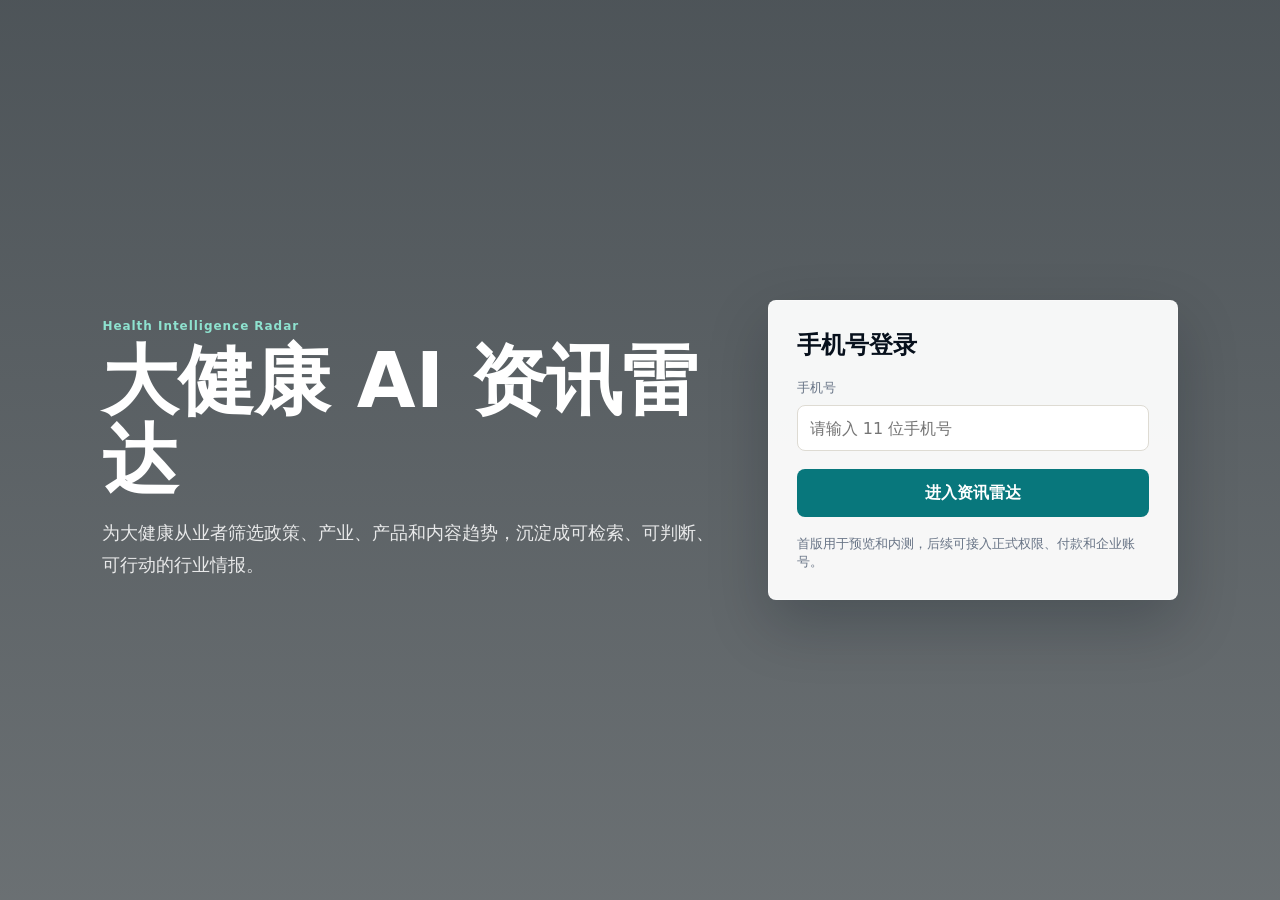
==== index.html @ 782512b3 "Refine daily brief layout and source links" ====
<!doctype html>
<html lang="zh-CN">
  <head>
    <meta charset="UTF-8" />
    <meta name="viewport" content="width=device-width, initial-scale=1.0" />
    <title>大健康 AI 资讯雷达 | 大健康智媒体平台</title>
    <link rel="stylesheet" href="styles.css?v=20260701-health1" />
  </head>
  <body>
    <section id="loginView" class="login-view">
      <div class="login-copy">
        <p>Health Intelligence Radar</p>
        <h1>大健康 AI 资讯雷达</h1>
        <span>为大健康从业者筛选政策、产业、产品和内容趋势，沉淀成可检索、可判断、可行动的行业情报。</span>
      </div>
      <form id="loginForm" class="login-card">
        <strong>手机号登录</strong>
        <label>
          <span>手机号</span>
          <input id="loginPhone" type="tel" inputmode="numeric" autocomplete="tel" placeholder="请输入 11 位手机号" required />
        </label>
        <button type="submit">进入资讯雷达</button>
        <small id="loginMessage">首版用于预览和内测，后续可接入正式权限、付款和企业账号。</small>
      </form>
    </section>

    <main id="appShell" class="radar-shell is-hidden">
      <header class="radar-hero">
        <div class="brand-lockup">
          <div class="brand-mark" aria-hidden="true">
            <span></span>
          </div>
          <div>
            <p>HEALTH INTELLIGENCE RADAR</p>
            <h1>大健康 AI 资讯雷达</h1>
          </div>
        </div>
        <div class="status-stack">
          <span>更新时间</span>
          <strong id="updatedAt">06/30 08:03</strong>
          <em id="sourceStatus">20/20 源正常</em>
          <button type="button" id="agentButton">接入 Agent</button>
        </div>
      </header>

      <section class="summary-strip" aria-label="每日简报概览">
        <strong>每日简报：</strong>
        <span>信号 <b id="totalCount">0</b> 条</span>
        <span>高优 <b id="priorityCount">84</b> 条</span>
        <span>精选 <b id="selectedCount">20</b> 条</span>
        <span>源 <b id="healthySourceCount">20/20正常</b></span>
      </section>

      <nav id="categoryTabs" class="category-tabs" aria-label="资讯分类"></nav>

      <section class="radar-note">
        <span id="radarSubtitle">每日简报 · 大健康直销行业信号 · 按可信度和可追溯性排序</span>
      </section>

      <section class="search-row">
        <input id="searchInput" type="search" placeholder="搜索标题 / 来源 / 标签" />
        <span id="resultMeta">行业信号 · 0 条</span>
      </section>

      <section class="filter-bar">
        <button type="button" id="filterButton"><span>+</span> 高级筛选</button>
        <span id="filterMeta">679 条结果 · 20/20 源正常</span>
      </section>

      <section class="signals-panel">
        <div class="panel-head">
          <div>
            <p>DAILY BRIEF</p>
            <h2>每日简报</h2>
            <span id="briefDate">2026/07/01</span>
          </div>
          <div class="view-toggle" role="group" aria-label="切换视图">
            <button type="button" class="is-active" data-view="hot">当前热点 <b>10</b></button>
            <button type="button" data-view="timeline">时间线 <b>20</b></button>
          </div>
        </div>
        <div id="signalGrid" class="signal-grid"></div>
      </section>

      <section class="timeline-panel">
        <div class="panel-head compact">
          <div>
            <p>GROWTH INTELLIGENCE INTERFACE</p>
            <h2>后续功能接口</h2>
          </div>
          <span>已预留，不影响首版上线</span>
        </div>
        <div id="interfaceGrid" class="interface-grid"></div>
      </section>
    </main>

    <div id="agentDrawer" class="drawer" aria-hidden="true">
      <button id="drawerBackdrop" class="drawer-backdrop" type="button" aria-label="关闭"></button>
      <aside class="drawer-panel" role="dialog" aria-modal="true" aria-labelledby="drawerTitle">
        <button id="drawerClose" class="drawer-close" type="button" aria-label="关闭">×</button>
        <p>AGENT INTERFACES</p>
        <h2 id="drawerTitle">已为后续功能留好接口</h2>
        <div class="interface-list">
          <article>
            <strong>行业资讯同步</strong>
            <span>GET /api/health/signals · POST /api/health/sync</span>
          </article>
          <article>
            <strong>日报生成</strong>
            <span>POST /api/radar/daily-report</span>
          </article>
          <article>
            <strong>Agent 处理</strong>
            <span>POST /api/agents/run</span>
          </article>
          <article>
            <strong>登录权限</strong>
            <span>POST /api/auth/phone-login</span>
          </article>
        </div>
      </aside>
    </div>

    <div id="detailDrawer" class="detail-view is-hidden" aria-hidden="true">
      <div class="detail-shell">
        <button id="detailClose" class="detail-back" type="button">返回简报</button>
        <p id="detailBreadcrumb" class="detail-breadcrumb">每日简报</p>
        <h1 id="detailTitle"></h1>
        <div id="detailMeta" class="detail-meta"></div>
        <div id="detailHero" class="detail-hero" aria-hidden="true"></div>
        <section class="detail-summary">
          <span>概要介绍</span>
          <p id="detailSummary"></p>
        </section>
        <section class="detail-section">
          <h2>为什么重要</h2>
          <p id="detailWhy"></p>
        </section>
        <a id="detailSource" class="detail-source" href="#" target="_blank" rel="noreferrer">查看原文</a>
      </div>
    </div>

    <script src="app.js?v=20260701-brief2"></script>
  </body>
</html>
---- styles.css ----
:root {
  color-scheme: light;
  --bg: #f6f5f1;
  --panel: #ffffff;
  --panel-soft: #fbfaf7;
  --ink: #07101c;
  --muted: #687486;
  --line: #dedbd3;
  --teal: #08777c;
  --teal-dark: #075f64;
  --green: #079760;
  --blue: #2563eb;
  --amber: #a86a00;
  --red: #c2414b;
  --shadow: 0 16px 34px rgba(27, 32, 39, 0.06);
}

* {
  box-sizing: border-box;
}

html {
  scroll-behavior: smooth;
}

body {
  margin: 0;
  min-width: 320px;
  background: var(--bg);
  color: var(--ink);
  font-family:
    Inter, "PingFang SC", "Microsoft YaHei", system-ui, -apple-system, BlinkMacSystemFont,
    "Segoe UI", sans-serif;
}

button,
input {
  font: inherit;
}

button {
  cursor: pointer;
}

.is-hidden {
  display: none !important;
}

.login-view {
  display: grid;
  grid-template-columns: minmax(0, 1fr) 410px;
  gap: 52px;
  align-items: center;
  min-height: 100vh;
  padding: 7vh 8vw;
  background:
    linear-gradient(rgba(6, 16, 24, 0.7), rgba(6, 16, 24, 0.58)),
    url("https://images.unsplash.com/photo-1581090464777-f3220bbe1b8b?auto=format&fit=crop&w=1800&q=82")
      center/cover;
  color: #fff;
}

.login-copy {
  max-width: 720px;
}

.login-copy p,
.radar-hero p,
.panel-head p,
.drawer-panel > p {
  margin: 0 0 8px;
  color: var(--teal);
  font-size: 12px;
  font-weight: 900;
  letter-spacing: 0.08em;
}

.login-copy p {
  color: #8ee2cf;
}

.login-copy h1 {
  margin: 0 0 18px;
  font-size: clamp(42px, 6vw, 76px);
  line-height: 1.04;
  letter-spacing: 0;
}

.login-copy span {
  display: block;
  max-width: 630px;
  color: rgba(255, 255, 255, 0.86);
  font-size: 18px;
  line-height: 1.8;
}

.login-card {
  display: grid;
  gap: 18px;
  border: 1px solid rgba(255, 255, 255, 0.28);
  border-radius: 8px;
  padding: 28px;
  background: rgba(255, 255, 255, 0.95);
  color: var(--ink);
  box-shadow: 0 24px 60px rgba(5, 12, 24, 0.22);
}

.login-card strong {
  font-size: 24px;
}

.login-card label,
.login-card label span {
  display: grid;
  gap: 8px;
}

.login-card label span,
.login-card small {
  color: var(--muted);
  font-size: 13px;
}

.login-card input,
.search-row input {
  width: 100%;
  border: 1px solid var(--line);
  border-radius: 8px;
  background: #fff;
  color: var(--ink);
  outline: 0;
}

.login-card input {
  min-height: 46px;
  padding: 0 12px;
}

.login-card input:focus,
.search-row input:focus {
  border-color: var(--teal);
  box-shadow: 0 0 0 3px rgba(8, 119, 124, 0.12);
}

.login-card button {
  min-height: 48px;
  border: 0;
  border-radius: 8px;
  background: var(--teal);
  color: #fff;
  font-weight: 900;
}

.login-card small.error {
  color: var(--red);
  font-weight: 800;
}

.radar-shell {
  width: min(100%, 1480px);
  margin: 0 auto;
  padding: clamp(18px, 3vw, 32px) clamp(14px, 4vw, 72px) 56px;
}

.radar-hero {
  display: grid;
  grid-template-columns: minmax(0, 1fr) auto;
  align-items: flex-start;
  gap: 28px;
  margin-bottom: clamp(18px, 4vw, 58px);
}

.brand-lockup {
  display: flex;
  align-items: center;
  gap: 18px;
}

.brand-mark {
  position: relative;
  display: grid;
  place-items: center;
  width: 60px;
  height: 60px;
  border: 1px solid #ccd7d9;
  border-radius: 8px;
  background:
    radial-gradient(circle at 50% 50%, transparent 0 9px, #0a0f19 10px 12px, transparent 13px),
    repeating-radial-gradient(circle at 50% 50%, #efb9a8 0 3px, transparent 4px 12px);
}

.brand-mark span {
  width: 34px;
  height: 3px;
  border-radius: 999px;
  background: var(--ink);
  transform: rotate(-38deg);
}

.brand-lockup h1 {
  margin: 0;
  font-size: clamp(42px, 5vw, 64px);
  line-height: 1;
  letter-spacing: 0;
}

.status-stack {
  display: grid;
  justify-items: end;
  gap: 10px;
  min-width: 150px;
}

.status-stack span {
  color: #4b5563;
  font-size: 14px;
}

.status-stack strong {
  font-size: 16px;
}

.status-stack em,
.status-stack button {
  border: 1px solid #b9d8d6;
  border-radius: 999px;
  padding: 8px 13px;
  background: #eef8f3;
  color: var(--teal);
  font-style: normal;
  font-weight: 900;
}

.status-stack button {
  background: #f7fbfb;
}

.summary-strip,
.category-tabs,
.search-row,
.filter-bar,
.signals-panel,
.timeline-panel {
  border: 1px solid var(--line);
  border-radius: 8px;
  background: rgba(255, 255, 255, 0.74);
}

.summary-strip {
  display: grid;
  grid-template-columns: auto repeat(4, max-content);
  gap: 18px 24px;
  align-items: center;
  min-height: 54px;
  padding: 12px 18px;
  box-shadow: var(--shadow);
}

.summary-strip strong,
.summary-strip span {
  font-size: 18px;
}

.summary-strip b {
  font-size: 24px;
}

.category-tabs {
  display: flex;
  flex-wrap: nowrap;
  gap: 10px;
  margin-top: 26px;
  overflow-x: auto;
  padding: 6px;
  -webkit-overflow-scrolling: touch;
  scrollbar-width: none;
}

.category-tabs::-webkit-scrollbar {
  display: none;
}

.category-tabs button {
  display: flex;
  flex: 0 0 auto;
  align-items: center;
  gap: 10px;
  min-height: 44px;
  border: 0;
  border-radius: 8px;
  padding: 0 16px;
  background: transparent;
  color: #3f4856;
  font-weight: 760;
}

.category-tabs button b {
  color: var(--teal);
  font-size: 12px;
}

.category-tabs button.is-active {
  background: var(--teal);
  color: #fff;
}

.category-tabs button.is-active b {
  border-radius: 999px;
  padding: 3px 8px;
  background: #fff;
}

.radar-note {
  margin: 14px 4px 18px;
  color: #4f5967;
  font-size: 15px;
}

.search-row {
  display: grid;
  grid-template-columns: 1fr auto;
  gap: 14px;
  align-items: center;
  padding: 0;
  background: transparent;
  border: 0;
}

.search-row input {
  min-height: 54px;
  padding: 0 16px;
  font-size: 16px;
}

.search-row span {
  color: #5b6472;
  white-space: nowrap;
}

.filter-bar {
  display: flex;
  align-items: center;
  justify-content: space-between;
  gap: 14px;
  margin-top: 14px;
  padding: 12px 18px;
}

.filter-bar button {
  display: flex;
  align-items: center;
  gap: 8px;
  border: 0;
  background: transparent;
  color: #313a46;
  font-weight: 900;
}

.filter-bar button span {
  display: grid;
  place-items: center;
  width: 24px;
  height: 24px;
  border: 1px solid var(--line);
  border-radius: 999px;
  background: #fff;
}

.filter-bar > span {
  color: #586474;
  font-size: 14px;
}

.signals-panel,
.timeline-panel {
  margin-top: 22px;
  overflow: hidden;
  background: var(--panel);
}

.panel-head {
  display: flex;
  align-items: center;
  justify-content: space-between;
  gap: 18px;
  border-bottom: 1px solid var(--line);
  padding: 24px;
}

.panel-head.compact {
  padding-bottom: 18px;
}

.panel-head h2 {
  margin: 0;
  font-size: 28px;
  line-height: 1.15;
}

.panel-head h2 + span {
  display: block;
  margin-top: 6px;
  color: var(--muted);
  font-size: 14px;
  font-weight: 800;
}

.panel-head > span {
  color: var(--muted);
}

.view-toggle {
  display: flex;
  overflow: hidden;
  border: 1px solid var(--line);
  border-radius: 8px;
  background: #fff;
}

.view-toggle button {
  min-height: 42px;
  border: 0;
  padding: 0 16px;
  background: transparent;
  color: #596271;
  font-weight: 800;
}

.view-toggle button.is-active {
  background: var(--teal);
  color: #fff;
}

.signal-grid {
  display: grid;
  grid-template-columns: 1fr;
  gap: 22px;
  padding: 22px 24px 26px;
}

.brief-group {
  border: 1px solid var(--line);
  border-radius: 8px;
  padding: 20px 22px;
  background: #fff;
  box-shadow: 0 8px 20px rgba(27, 32, 39, 0.04);
}

.brief-group-head {
  margin-bottom: 20px;
}

.brief-group-head h3 {
  margin: 0 0 6px;
  font-size: 22px;
  line-height: 1.2;
}

.brief-group-head span {
  color: var(--muted);
  font-size: 14px;
}

.brief-list {
  display: grid;
  gap: 18px;
}

.signal-card {
  display: grid;
  grid-template-columns: 34px 106px minmax(0, 1fr) auto;
  gap: 14px 16px;
  align-items: start;
  border: 0;
  border-radius: 8px;
  padding: 0;
  background: #fff;
  box-shadow: none;
}

.signal-card:hover {
  box-shadow: none;
}

.brief-rank {
  padding-top: 7px;
  color: #5d6877;
  font-family: ui-monospace, SFMono-Regular, Consolas, monospace;
  font-size: 13px;
}

.brief-thumb {
  display: grid;
  place-items: center;
  width: 106px;
  height: 60px;
  border-radius: 6px;
  background: #d9e9e1;
  color: #111827;
  font-size: 30px;
  font-weight: 900;
}

.tone-industry {
  background: #d8e8df;
}

.tone-product {
  background: #d9e7ed;
}

.tone-research {
  background: #dfd7ea;
}

.tone-media {
  background: #ead6dc;
}

.tone-community {
  background: #e6e1cf;
}

.brief-copy {
  min-width: 0;
}

.brief-title {
  display: block;
  width: 100%;
  border: 0;
  padding: 0;
  background: transparent;
  color: var(--ink);
  font-size: 17px;
  font-weight: 900;
  line-height: 1.35;
  text-align: left;
}

.brief-title:hover {
  color: var(--teal);
}

.signal-meta {
  display: flex;
  flex-wrap: wrap;
  gap: 8px;
  align-items: center;
}

.signal-meta span,
.signal-meta small,
.signal-meta em {
  border-radius: 999px;
  padding: 4px 9px;
  background: #f0f5f5;
  color: #5b6472;
  font-size: 12px;
  font-style: normal;
  font-weight: 850;
}

.signal-meta span {
  background: #e8f6f7;
  color: var(--teal);
}

.signal-meta em.priority-a {
  background: #fff2dc;
  color: var(--amber);
}

.signal-meta em.priority-b {
  background: #eaf2ff;
  color: var(--blue);
}

.signal-meta em.priority-c {
  background: #edf8f1;
  color: var(--green);
}

.signal-card h3 {
  margin: 0;
  font-size: clamp(20px, 2vw, 30px);
  line-height: 1.26;
  letter-spacing: 0;
}

.signal-card p {
  margin: 6px 0 8px;
  color: #566273;
  font-size: 15px;
  line-height: 1.55;
}

.why-box {
  border-left: 3px solid #9bcbd0;
  padding-left: 12px;
}

.why-box strong {
  display: block;
  margin-bottom: 5px;
  font-size: 13px;
}

.signal-tags {
  display: flex;
  flex-wrap: wrap;
  gap: 8px;
}

.signal-tags span {
  border-radius: 999px;
  padding: 5px 9px;
  background: #f3f2ee;
  color: #536070;
  font-size: 12px;
  font-weight: 760;
}

.signal-card a {
  width: fit-content;
  color: var(--teal);
  font-size: 14px;
  font-weight: 900;
  text-decoration: none;
  white-space: nowrap;
}

.source-unavailable {
  width: fit-content;
  color: var(--muted);
  font-size: 14px;
  font-weight: 900;
}

.brief-action {
  padding-top: 7px;
}

.detail-view {
  position: fixed;
  inset: 0;
  z-index: 30;
  overflow: auto;
  background: var(--bg);
}

.detail-shell {
  width: min(100%, 820px);
  margin: 0 auto;
  padding: 28px 24px 72px;
}

.detail-back {
  border: 1px solid var(--line);
  border-radius: 8px;
  padding: 9px 14px;
  background: #fff;
  color: var(--ink);
  font-weight: 900;
}

.detail-breadcrumb {
  margin: 28px 0 12px;
  color: var(--muted);
  font-size: 14px;
}

.detail-shell h1 {
  margin: 0 0 14px;
  font-size: clamp(32px, 5vw, 46px);
  line-height: 1.16;
  letter-spacing: 0;
}

.detail-meta {
  display: flex;
  flex-wrap: wrap;
  gap: 8px;
  margin-bottom: 22px;
}

.detail-meta span {
  border-radius: 999px;
  padding: 5px 10px;
  background: #fff;
  color: #4f5967;
  font-size: 13px;
  font-weight: 850;
}

.detail-hero {
  display: grid;
  place-items: center;
  height: clamp(160px, 28vw, 230px);
  border-radius: 8px;
  color: rgba(7, 16, 28, 0.72);
  font-size: 78px;
  font-weight: 900;
}

.detail-summary,
.detail-section {
  margin-top: 22px;
  border: 1px solid var(--line);
  border-radius: 8px;
  padding: 22px 24px;
  background: #fff;
}

.detail-summary span {
  display: block;
  margin-bottom: 10px;
  color: var(--muted);
  font-size: 14px;
  font-weight: 900;
}

.detail-summary p,
.detail-section p {
  margin: 0;
  color: #1f2937;
  font-size: 17px;
  line-height: 1.9;
}

.detail-section h2 {
  margin: 0 0 12px;
  font-size: 24px;
}

.detail-source {
  display: inline-flex;
  align-items: center;
  justify-content: center;
  min-height: 44px;
  margin-top: 22px;
  border-radius: 8px;
  padding: 0 18px;
  background: var(--teal);
  color: #fff;
  font-weight: 900;
  text-decoration: none;
}

.interface-grid {
  display: grid;
  grid-template-columns: repeat(auto-fit, minmax(min(100%, 230px), 1fr));
  gap: 14px;
  padding: 18px 24px 24px;
}

.interface-card {
  min-height: 136px;
  border: 1px solid var(--line);
  border-radius: 8px;
  padding: 16px;
  background: var(--panel-soft);
}

.interface-card strong,
.interface-card span,
.interface-card small {
  display: block;
}

.interface-card strong {
  margin-bottom: 8px;
  font-size: 16px;
}

.interface-card span {
  color: var(--teal);
  font-size: 13px;
  font-weight: 850;
}

.interface-card small {
  margin-top: 10px;
  color: var(--muted);
  line-height: 1.6;
}

.drawer {
  position: fixed;
  inset: 0;
  z-index: 20;
  display: none;
}

.drawer.is-open {
  display: block;
}

.drawer-backdrop {
  position: absolute;
  inset: 0;
  border: 0;
  background: rgba(15, 23, 42, 0.32);
}

.drawer-panel {
  position: absolute;
  top: 0;
  right: 0;
  width: min(560px, 100vw);
  height: 100%;
  overflow: auto;
  border-left: 1px solid var(--line);
  padding: 30px;
  background: #fff;
  box-shadow: -20px 0 60px rgba(15, 23, 42, 0.16);
}

.drawer-close {
  position: absolute;
  top: 16px;
  right: 16px;
  width: 36px;
  height: 36px;
  border: 1px solid var(--line);
  border-radius: 8px;
  background: #fff;
  color: var(--ink);
  font-size: 24px;
}

.drawer-panel h2 {
  margin: 0 44px 20px 0;
  font-size: 30px;
}

.interface-list {
  display: grid;
  gap: 12px;
}

.interface-list article {
  border: 1px solid var(--line);
  border-radius: 8px;
  padding: 14px;
  background: var(--panel-soft);
}

.interface-list strong,
.interface-list span {
  display: block;
}

.interface-list span {
  margin-top: 6px;
  color: var(--muted);
  font-size: 13px;
}

@media (max-width: 1100px) {
  .login-view {
    grid-template-columns: 1fr;
  }

  .summary-strip {
    grid-template-columns: repeat(2, minmax(0, 1fr));
  }

  .summary-strip strong {
    grid-column: 1 / -1;
  }
}

@media (max-width: 860px) {
  .radar-hero {
    grid-template-columns: 1fr;
    gap: 16px;
  }

  .status-stack {
    display: flex;
    flex-wrap: wrap;
    align-items: center;
    justify-items: start;
    gap: 8px;
  }

  .status-stack span {
    width: 100%;
  }

  .search-row {
    grid-template-columns: 1fr;
  }

  .panel-head {
    align-items: stretch;
    flex-direction: column;
  }

  .view-toggle {
    width: 100%;
  }

  .view-toggle button {
    flex: 1 1 0;
  }
}

@media (max-width: 640px) {
  .radar-shell {
    padding: 18px 14px 40px;
  }

  .radar-hero {
    margin-bottom: 14px;
  }

  .brand-lockup {
    align-items: flex-start;
    gap: 12px;
  }

  .brand-mark {
    width: 48px;
    height: 48px;
  }

  .brand-lockup h1 {
    font-size: 42px;
  }

  .summary-strip {
    grid-template-columns: repeat(2, minmax(0, 1fr));
    gap: 8px 14px;
    min-height: auto;
    padding: 12px;
  }

  .summary-strip strong,
  .summary-strip span {
    font-size: 15px;
  }

  .summary-strip b {
    font-size: 22px;
  }

  .category-tabs {
    gap: 8px;
    margin-top: 14px;
    padding: 6px;
  }

  .category-tabs button {
    flex: 0 0 auto;
    min-height: 40px;
    padding: 0 14px;
  }

  .radar-note {
    margin: 10px 2px 12px;
    font-size: 13px;
  }

  .search-row input {
    min-height: 46px;
  }

  .filter-bar {
    align-items: stretch;
    flex-direction: column;
    margin-top: 10px;
    padding: 10px 12px;
  }

  .view-toggle button {
    justify-content: space-between;
  }

  .signals-panel,
  .timeline-panel {
    margin-top: 14px;
  }

  .panel-head {
    gap: 12px;
    padding: 16px;
  }

  .panel-head h2 {
    font-size: 24px;
  }

  .signal-grid {
    gap: 12px;
    padding: 12px;
  }

  .signal-card {
    grid-template-columns: 28px 72px minmax(0, 1fr);
    gap: 10px;
  }

  .brief-thumb {
    width: 72px;
    height: 48px;
    font-size: 24px;
  }

  .brief-action {
    grid-column: 3;
    padding-top: 0;
  }

  .signal-card h3 {
    font-size: 21px;
  }

  .signal-card p {
    font-size: 14px;
    line-height: 1.62;
  }
}

@media (max-width: 380px) {
  .brand-mark {
    width: 42px;
    height: 42px;
  }

  .brand-lockup h1 {
    font-size: 36px;
  }

  .summary-strip {
    grid-template-columns: 1fr;
  }

  .panel-head h2 {
    font-size: 22px;
  }

  .signal-card {
    grid-template-columns: 26px minmax(0, 1fr);
  }

  .brief-thumb {
    display: none;
  }

  .brief-action {
    grid-column: 2;
  }
}
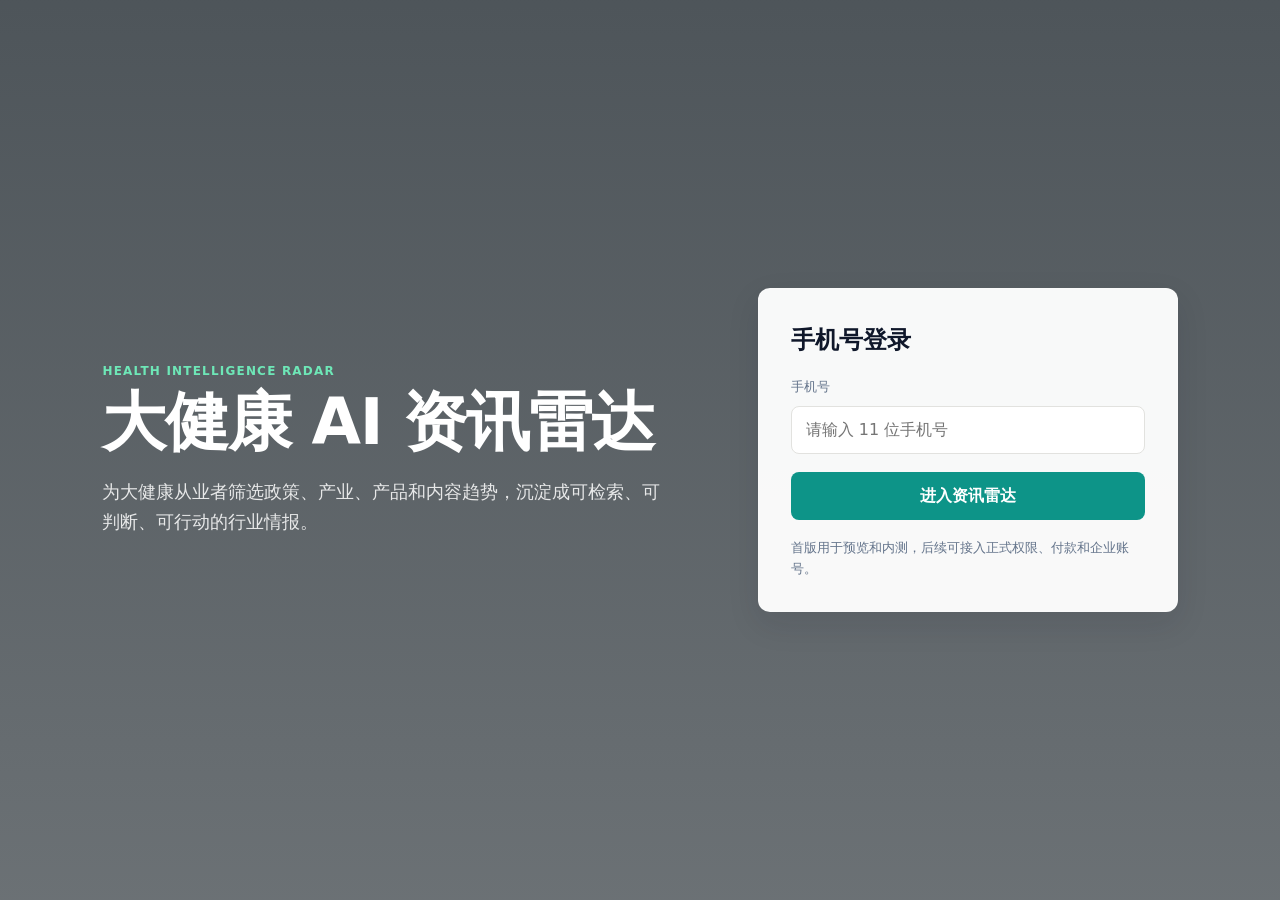
==== commit b0022388: "Apply redesign 2.0 static layout" ====
--- a/index.html
+++ b/index.html
@@ -4,12 +4,17 @@
     <meta charset="UTF-8" />
     <meta name="viewport" content="width=device-width, initial-scale=1.0" />
     <title>大健康 AI 资讯雷达 | 大健康智媒体平台</title>
-    <link rel="stylesheet" href="styles.css?v=20260701-health1" />
+    <meta name="description" content="为大健康从业者筛选政策、产业、产品和内容趋势，沉淀成可检索、可判断、可行动的行业情报。" />
+    <meta property="og:title" content="大健康 AI 资讯雷达 | 每日简报" />
+    <meta property="og:description" content="今日精选大健康行业核心动态，含政策监管、企业动向、科研进展与健康素材。" />
+    <meta property="og:type" content="website" />
+    <link rel="stylesheet" href="styles.css?v=20260703-v2" />
   </head>
   <body>
+    <!-- 登录页 -->
     <section id="loginView" class="login-view">
       <div class="login-copy">
-        <p>Health Intelligence Radar</p>
+        <p>HEALTH INTELLIGENCE RADAR</p>
         <h1>大健康 AI 资讯雷达</h1>
         <span>为大健康从业者筛选政策、产业、产品和内容趋势，沉淀成可检索、可判断、可行动的行业情报。</span>
       </div>
@@ -24,11 +29,16 @@
       </form>
     </section>
 
+    <!-- 主应用 -->
     <main id="appShell" class="radar-shell is-hidden">
+      <!-- 顶部导航 -->
       <header class="radar-hero">
         <div class="brand-lockup">
           <div class="brand-mark" aria-hidden="true">
-            <span></span>
+            <svg viewBox="0 0 32 32" width="32" height="32" fill="none" xmlns="http://www.w3.org/2000/svg">
+              <circle cx="16" cy="16" r="12" stroke="currentColor" stroke-width="2" />
+              <path d="M8 16h16M16 8v16" stroke="currentColor" stroke-width="2" stroke-linecap="round" />
+            </svg>
           </div>
           <div>
             <p>HEALTH INTELLIGENCE RADAR</p>
@@ -36,110 +46,186 @@
           </div>
         </div>
         <div class="status-stack">
-          <span>更新时间</span>
-          <strong id="updatedAt">06/30 08:03</strong>
-          <em id="sourceStatus">20/20 源正常</em>
-          <button type="button" id="agentButton">接入 Agent</button>
+          <div class="status-item">
+            <span>更新时间</span>
+            <strong id="updatedAt">--/-- --:--</strong>
+          </div>
+          <button type="button" id="agentButton" class="agent-trigger" title="后续 Agent 能力入口">接入 Agent</button>
         </div>
       </header>
 
+      <!-- 每日简报概览 -->
       <section class="summary-strip" aria-label="每日简报概览">
-        <strong>每日简报：</strong>
-        <span>信号 <b id="totalCount">0</b> 条</span>
-        <span>高优 <b id="priorityCount">84</b> 条</span>
-        <span>精选 <b id="selectedCount">20</b> 条</span>
-        <span>源 <b id="healthySourceCount">20/20正常</b></span>
+        <div class="summary-title">
+          <strong>每日简报</strong>
+          <span id="briefDate">----/--/--</span>
+        </div>
+        <div class="summary-stats">
+          <div class="stat-card">
+            <b id="totalCount">0</b>
+            <span>今日信号</span>
+          </div>
+          <div class="stat-card is-priority">
+            <b id="priorityCount">0</b>
+            <span>高优先级</span>
+          </div>
+          <div class="stat-card">
+            <b id="selectedCount">0</b>
+            <span>精选收录</span>
+          </div>
+        </div>
       </section>
 
-      <nav id="categoryTabs" class="category-tabs" aria-label="资讯分类"></nav>
-
-      <section class="radar-note">
-        <span id="radarSubtitle">每日简报 · 大健康直销行业信号 · 按可信度和可追溯性排序</span>
-      </section>
-
-      <section class="search-row">
-        <input id="searchInput" type="search" placeholder="搜索标题 / 来源 / 标签" />
-        <span id="resultMeta">行业信号 · 0 条</span>
-      </section>
-
-      <section class="filter-bar">
-        <button type="button" id="filterButton"><span>+</span> 高级筛选</button>
-        <span id="filterMeta">679 条结果 · 20/20 源正常</span>
-      </section>
-
-      <section class="signals-panel">
-        <div class="panel-head">
-          <div>
-            <p>DAILY BRIEF</p>
-            <h2>每日简报</h2>
-            <span id="briefDate">2026/07/01</span>
-          </div>
-          <div class="view-toggle" role="group" aria-label="切换视图">
-            <button type="button" class="is-active" data-view="hot">当前热点 <b>10</b></button>
-            <button type="button" data-view="timeline">时间线 <b>20</b></button>
-          </div>
-        </div>
-        <div id="signalGrid" class="signal-grid"></div>
-      </section>
-
-      <section class="timeline-panel">
-        <div class="panel-head compact">
-          <div>
-            <p>GROWTH INTELLIGENCE INTERFACE</p>
-            <h2>后续功能接口</h2>
-          </div>
-          <span>已预留，不影响首版上线</span>
-        </div>
-        <div id="interfaceGrid" class="interface-grid"></div>
-      </section>
+      <div class="brief-workspace">
+        <!-- 左侧归档导航 -->
+        <aside class="archive-navigator" aria-label="每日简报归档">
+          <div class="archive-search">
+            <input id="archiveSearchInput" type="search" placeholder="搜索内容..." />
+          </div>
+          <div class="calendar-card">
+            <div class="calendar-head">
+              <button id="calendarPrev" type="button" aria-label="上个月">‹</button>
+              <strong id="calendarMonthLabel">2026 年 7 月</strong>
+              <button id="calendarNext" type="button" aria-label="下个月">›</button>
+            </div>
+            <div class="calendar-weekdays" aria-hidden="true">
+              <span>一</span><span>二</span><span>三</span><span>四</span><span>五</span><span>六</span><span>日</span>
+            </div>
+            <div id="calendarGrid" class="calendar-grid"></div>
+          </div>
+          <div class="month-briefs">
+            <h2>本月各期</h2>
+            <div id="monthBriefList"></div>
+          </div>
+        </aside>
+
+        <!-- 主内容区 -->
+        <div class="brief-content">
+          <!-- 分类标签 -->
+          <nav id="categoryTabs" class="category-tabs" aria-label="资讯分类"></nav>
+
+          <!-- 搜索与筛选 -->
+          <section class="search-row">
+            <input id="searchInput" type="search" placeholder="搜索标题 / 来源 / 标签" />
+            <span id="resultMeta">行业信号 · 0 条</span>
+          </section>
+
+          <!-- 简报内容 -->
+          <section class="signals-panel">
+            <div class="panel-head">
+              <div>
+                <p>DAILY BRIEF</p>
+                <h2 id="panelTitle">今日简报</h2>
+                <span id="panelSubtitle">按可信度和可追溯性排序</span>
+              </div>
+              <div class="view-toggle" role="group" aria-label="切换视图">
+                <button type="button" class="is-active" data-view="hot">当前热点</button>
+                <button type="button" data-view="timeline">时间线</button>
+              </div>
+            </div>
+            <div id="signalGrid" class="signal-grid"></div>
+          </section>
+
+          <!-- 近期归档入口 -->
+          <section class="archive-panel">
+            <div class="panel-head compact">
+              <div>
+                <p>ARCHIVE</p>
+                <h2>近期简报</h2>
+              </div>
+              <a href="#" id="viewAllArchive" class="text-link">查看全部</a>
+            </div>
+            <div id="recentBriefs" class="recent-briefs"></div>
+          </section>
+        </div>
+      </div>
     </main>
 
+    <!-- Agent 抽屉 -->
     <div id="agentDrawer" class="drawer" aria-hidden="true">
       <button id="drawerBackdrop" class="drawer-backdrop" type="button" aria-label="关闭"></button>
       <aside class="drawer-panel" role="dialog" aria-modal="true" aria-labelledby="drawerTitle">
         <button id="drawerClose" class="drawer-close" type="button" aria-label="关闭">×</button>
         <p>AGENT INTERFACES</p>
-        <h2 id="drawerTitle">已为后续功能留好接口</h2>
+        <h2 id="drawerTitle">后续功能接口</h2>
         <div class="interface-list">
           <article>
             <strong>行业资讯同步</strong>
-            <span>GET /api/health/signals · POST /api/health/sync</span>
+            <span>GET /api/health/signals</span>
+            <small>从行业来源读取政策、产业、产品、渠道和内容趋势。</small>
           </article>
           <article>
             <strong>日报生成</strong>
             <span>POST /api/radar/daily-report</span>
+            <small>把今日重点信号整理成管理层日报、运营日报和选题清单。</small>
           </article>
           <article>
             <strong>Agent 处理</strong>
             <span>POST /api/agents/run</span>
+            <small>保留给合规审核、选题生成、摘要改写、来源引用等能力。</small>
           </article>
           <article>
             <strong>登录权限</strong>
             <span>POST /api/auth/phone-login</span>
+            <small>沿用手机号登录，后续可接企业账号、付款状态和权限组。</small>
           </article>
         </div>
       </aside>
     </div>
 
+    <!-- 详情页 -->
     <div id="detailDrawer" class="detail-view is-hidden" aria-hidden="true">
       <div class="detail-shell">
         <button id="detailClose" class="detail-back" type="button">返回简报</button>
-        <p id="detailBreadcrumb" class="detail-breadcrumb">每日简报</p>
+        <nav id="detailBreadcrumb" class="detail-breadcrumb" aria-label="详情导航">每日简报</nav>
         <h1 id="detailTitle"></h1>
         <div id="detailMeta" class="detail-meta"></div>
-        <div id="detailHero" class="detail-hero" aria-hidden="true"></div>
+
         <section class="detail-summary">
-          <span>概要介绍</span>
-          <p id="detailSummary"></p>
-        </section>
-        <section class="detail-section">
-          <h2>为什么重要</h2>
+          <div class="section-header">
+            <span class="section-icon">📋</span>
+            <span>概要介绍</span>
+          </div>
+          <div id="detailSummary" class="structured-summary"></div>
+        </section>
+
+        <section class="detail-section detail-highlight">
+          <div class="section-header">
+            <span class="section-icon">⚡</span>
+            <h2>为什么重要</h2>
+          </div>
           <p id="detailWhy"></p>
         </section>
+
+        <section class="detail-grid">
+          <article class="detail-card">
+            <div class="section-header">
+              <span class="section-icon">🎬</span>
+              <h2>自媒体角度</h2>
+            </div>
+            <p id="detailMediaPotential"></p>
+          </article>
+          <article class="detail-card">
+            <div class="section-header">
+              <span class="section-icon">🛡️</span>
+              <h2>合规提醒</h2>
+            </div>
+            <p id="detailCompliance"></p>
+          </article>
+        </section>
+
+        <section class="detail-section detail-evidence">
+          <div class="section-header">
+            <span class="section-icon">🔍</span>
+            <h2>信源与证据等级</h2>
+          </div>
+          <div id="detailEvidence" class="evidence-content"></div>
+        </section>
+
         <a id="detailSource" class="detail-source" href="#" target="_blank" rel="noreferrer">查看原文</a>
       </div>
     </div>
 
-    <script src="app.js?v=20260701-brief2"></script>
+    <script src="app.js?v=20260703-v2"></script>
   </body>
 </html>
--- a/styles.css
+++ b/styles.css
@@ -1,18 +1,34 @@
 :root {
   color-scheme: light;
-  --bg: #f6f5f1;
+  --bg: #f7f7f5;
   --panel: #ffffff;
-  --panel-soft: #fbfaf7;
-  --ink: #07101c;
-  --muted: #687486;
-  --line: #dedbd3;
-  --teal: #08777c;
-  --teal-dark: #075f64;
-  --green: #079760;
-  --blue: #2563eb;
-  --amber: #a86a00;
-  --red: #c2414b;
-  --shadow: 0 16px 34px rgba(27, 32, 39, 0.06);
+  --panel-soft: #fafaf8;
+  --ink: #0f172a;
+  --muted: #64748b;
+  --line: #e2e2df;
+  --teal: #0d9488;
+  --teal-dark: #0f766e;
+  --teal-soft: #e6f5f4;
+  --green: #10b981;
+  --green-soft: #e8f8f2;
+  --blue: #3b82f6;
+  --blue-soft: #eff6ff;
+  --amber: #f59e0b;
+  --amber-soft: #fff7ed;
+  --red: #ef4444;
+  --red-soft: #fef2f2;
+  --purple: #8b5cf6;
+  --purple-soft: #f5f3ff;
+  --coral: #f97316;
+  --coral-soft: #fff7ed;
+  --slate: #64748b;
+  --slate-soft: #f1f5f9;
+  --shadow-sm: 0 1px 2px rgba(15, 23, 42, 0.04);
+  --shadow: 0 4px 12px rgba(15, 23, 42, 0.06);
+  --shadow-lg: 0 12px 32px rgba(15, 23, 42, 0.1);
+  --radius-sm: 8px;
+  --radius: 12px;
+  --radius-lg: 16px;
 }
 
 * {
@@ -31,6 +47,7 @@
   font-family:
     Inter, "PingFang SC", "Microsoft YaHei", system-ui, -apple-system, BlinkMacSystemFont,
     "Segoe UI", sans-serif;
+  line-height: 1.6;
 }
 
 button,
@@ -46,10 +63,11 @@
   display: none !important;
 }
 
+/* 登录页 */
 .login-view {
   display: grid;
-  grid-template-columns: minmax(0, 1fr) 410px;
-  gap: 52px;
+  grid-template-columns: minmax(0, 1fr) 420px;
+  gap: 60px;
   align-items: center;
   min-height: 100vh;
   padding: 7vh 8vw;
@@ -61,7 +79,7 @@
 }
 
 .login-copy {
-  max-width: 720px;
+  max-width: 680px;
 }
 
 .login-copy p,
@@ -71,38 +89,39 @@
   margin: 0 0 8px;
   color: var(--teal);
   font-size: 12px;
-  font-weight: 900;
-  letter-spacing: 0.08em;
+  font-weight: 800;
+  letter-spacing: 0.1em;
+  text-transform: uppercase;
 }
 
 .login-copy p {
-  color: #8ee2cf;
+  color: #6ee7b7;
 }
 
 .login-copy h1 {
-  margin: 0 0 18px;
-  font-size: clamp(42px, 6vw, 76px);
-  line-height: 1.04;
-  letter-spacing: 0;
+  margin: 0 0 20px;
+  font-size: clamp(40px, 5vw, 72px);
+  line-height: 1.05;
+  letter-spacing: -0.02em;
 }
 
 .login-copy span {
   display: block;
-  max-width: 630px;
-  color: rgba(255, 255, 255, 0.86);
+  max-width: 560px;
+  color: rgba(255, 255, 255, 0.85);
   font-size: 18px;
-  line-height: 1.8;
+  line-height: 1.7;
 }
 
 .login-card {
   display: grid;
   gap: 18px;
-  border: 1px solid rgba(255, 255, 255, 0.28);
-  border-radius: 8px;
-  padding: 28px;
-  background: rgba(255, 255, 255, 0.95);
+  border: 1px solid rgba(255, 255, 255, 0.2);
+  border-radius: var(--radius);
+  padding: 32px;
+  background: rgba(255, 255, 255, 0.96);
   color: var(--ink);
-  box-shadow: 0 24px 60px rgba(5, 12, 24, 0.22);
+  box-shadow: var(--shadow-lg);
 }
 
 .login-card strong {
@@ -122,260 +141,447 @@
 }
 
 .login-card input,
-.search-row input {
+.search-row input,
+.archive-search input {
   width: 100%;
   border: 1px solid var(--line);
-  border-radius: 8px;
+  border-radius: var(--radius-sm);
   background: #fff;
   color: var(--ink);
   outline: 0;
+  transition: border-color 0.15s, box-shadow 0.15s;
 }
 
 .login-card input {
-  min-height: 46px;
-  padding: 0 12px;
+  min-height: 48px;
+  padding: 0 14px;
 }
 
 .login-card input:focus,
-.search-row input:focus {
+.search-row input:focus,
+.archive-search input:focus {
   border-color: var(--teal);
-  box-shadow: 0 0 0 3px rgba(8, 119, 124, 0.12);
+  box-shadow: 0 0 0 3px rgba(13, 148, 136, 0.12);
 }
 
 .login-card button {
   min-height: 48px;
   border: 0;
-  border-radius: 8px;
+  border-radius: var(--radius-sm);
   background: var(--teal);
   color: #fff;
-  font-weight: 900;
+  font-weight: 800;
+  transition: background 0.15s;
+}
+
+.login-card button:hover {
+  background: var(--teal-dark);
 }
 
 .login-card small.error {
   color: var(--red);
-  font-weight: 800;
-}
-
+  font-weight: 700;
+}
+
+/* 主应用 */
 .radar-shell {
-  width: min(100%, 1480px);
+  width: min(100%, 1440px);
   margin: 0 auto;
-  padding: clamp(18px, 3vw, 32px) clamp(14px, 4vw, 72px) 56px;
-}
-
+  padding: clamp(16px, 3vw, 32px) clamp(14px, 4vw, 64px) 64px;
+}
+
+/* 顶部导航 */
 .radar-hero {
-  display: grid;
-  grid-template-columns: minmax(0, 1fr) auto;
-  align-items: flex-start;
-  gap: 28px;
-  margin-bottom: clamp(18px, 4vw, 58px);
+  display: flex;
+  align-items: center;
+  justify-content: space-between;
+  gap: 24px;
+  margin-bottom: clamp(20px, 4vw, 40px);
+  flex-wrap: wrap;
 }
 
 .brand-lockup {
   display: flex;
   align-items: center;
-  gap: 18px;
+  gap: 16px;
 }
 
 .brand-mark {
-  position: relative;
   display: grid;
   place-items: center;
-  width: 60px;
-  height: 60px;
-  border: 1px solid #ccd7d9;
-  border-radius: 8px;
-  background:
-    radial-gradient(circle at 50% 50%, transparent 0 9px, #0a0f19 10px 12px, transparent 13px),
-    repeating-radial-gradient(circle at 50% 50%, #efb9a8 0 3px, transparent 4px 12px);
-}
-
-.brand-mark span {
-  width: 34px;
-  height: 3px;
-  border-radius: 999px;
-  background: var(--ink);
-  transform: rotate(-38deg);
+  width: 52px;
+  height: 52px;
+  border-radius: var(--radius);
+  background: linear-gradient(135deg, var(--teal), var(--teal-dark));
+  color: #fff;
+  box-shadow: var(--shadow);
 }
 
 .brand-lockup h1 {
   margin: 0;
-  font-size: clamp(42px, 5vw, 64px);
+  font-size: clamp(32px, 4vw, 48px);
+  line-height: 1.1;
+  letter-spacing: -0.02em;
+}
+
+.status-stack {
+  display: flex;
+  align-items: center;
+  gap: 16px;
+}
+
+.status-item {
+  display: flex;
+  flex-direction: column;
+  align-items: flex-end;
+  gap: 2px;
+}
+
+.status-item span {
+  color: var(--muted);
+  font-size: 12px;
+  font-weight: 700;
+}
+
+.status-item strong {
+  font-size: 15px;
+  color: var(--ink);
+}
+
+.agent-trigger {
+  min-height: 36px;
+  padding: 0 14px;
+  border: 1px solid var(--line);
+  border-radius: 999px;
+  background: #fff;
+  color: var(--muted);
+  font-size: 13px;
+  font-weight: 700;
+  transition: all 0.15s;
+}
+
+.agent-trigger:hover {
+  border-color: var(--teal);
+  color: var(--teal);
+  background: var(--teal-soft);
+}
+
+/* 每日简报概览 */
+.summary-strip {
+  display: flex;
+  align-items: center;
+  justify-content: space-between;
+  gap: 20px;
+  padding: 20px 24px;
+  border: 1px solid var(--line);
+  border-radius: var(--radius);
+  background: var(--panel);
+  box-shadow: var(--shadow);
+}
+
+.summary-title {
+  display: flex;
+  flex-direction: column;
+  gap: 4px;
+}
+
+.summary-title strong {
+  font-size: 22px;
+}
+
+.summary-title span {
+  color: var(--muted);
+  font-size: 14px;
+  font-weight: 700;
+}
+
+.summary-stats {
+  display: flex;
+  gap: 12px;
+}
+
+.stat-card {
+  display: flex;
+  flex-direction: column;
+  align-items: center;
+  min-width: 88px;
+  padding: 12px 16px;
+  border-radius: var(--radius-sm);
+  background: var(--panel-soft);
+  text-align: center;
+}
+
+.stat-card b {
+  font-size: 28px;
   line-height: 1;
-  letter-spacing: 0;
-}
-
-.status-stack {
-  display: grid;
-  justify-items: end;
+  color: var(--ink);
+}
+
+.stat-card span {
+  margin-top: 4px;
+  font-size: 12px;
+  color: var(--muted);
+  font-weight: 700;
+}
+
+.stat-card.is-priority {
+  background: var(--teal-soft);
+}
+
+.stat-card.is-priority b {
+  color: var(--teal-dark);
+}
+
+/* 工作区布局 */
+.brief-workspace {
+  display: grid;
+  grid-template-columns: 280px minmax(0, 1fr);
+  gap: 24px;
+  align-items: start;
+  margin-top: 24px;
+}
+
+.brief-content {
+  min-width: 0;
+}
+
+/* 左侧归档 */
+.archive-navigator {
+  position: sticky;
+  top: 18px;
+  display: grid;
+  gap: 18px;
+  padding: 18px;
+  border: 1px solid var(--line);
+  border-radius: var(--radius);
+  background: var(--panel);
+  box-shadow: var(--shadow);
+}
+
+.archive-search input {
+  min-height: 44px;
+  padding: 0 14px;
+  font-size: 14px;
+}
+
+.calendar-card {
+  display: grid;
   gap: 10px;
-  min-width: 150px;
-}
-
-.status-stack span {
-  color: #4b5563;
+}
+
+.calendar-head {
+  display: grid;
+  grid-template-columns: 32px 1fr 32px;
+  align-items: center;
+  gap: 6px;
+  text-align: center;
+}
+
+.calendar-head strong {
+  font-size: 16px;
+}
+
+.calendar-head button {
+  width: 32px;
+  height: 32px;
+  border: 0;
+  border-radius: var(--radius-sm);
+  background: transparent;
+  color: #64748b;
+  font-size: 20px;
+  line-height: 1;
+}
+
+.calendar-head button:hover {
+  background: var(--teal-soft);
+  color: var(--teal-dark);
+}
+
+.calendar-weekdays,
+.calendar-grid {
+  display: grid;
+  grid-template-columns: repeat(7, minmax(0, 1fr));
+  gap: 4px;
+}
+
+.calendar-weekdays span {
+  color: var(--muted);
+  font-size: 12px;
+  font-weight: 800;
+  text-align: center;
+}
+
+.calendar-empty,
+.calendar-day {
+  min-height: 32px;
+}
+
+.calendar-day {
+  border: 0;
+  border-radius: var(--radius-sm);
+  background: transparent;
+  color: #94a3b8;
+  font-size: 13px;
+  font-weight: 700;
+}
+
+.calendar-day.has-brief {
+  background: var(--teal-soft);
+  color: var(--teal-dark);
+}
+
+.calendar-day.is-active {
+  background: var(--teal);
+  color: #fff;
+  box-shadow: 0 4px 10px rgba(13, 148, 136, 0.25);
+}
+
+.calendar-day:disabled {
+  cursor: default;
+}
+
+.month-briefs {
+  display: grid;
+  gap: 10px;
+  border-top: 1px solid var(--line);
+  padding-top: 16px;
+}
+
+.month-briefs h2 {
+  margin: 0;
+  color: var(--muted);
+  font-size: 13px;
+  font-weight: 800;
+}
+
+#monthBriefList {
+  display: grid;
+  gap: 8px;
+}
+
+.month-brief-item {
+  display: grid;
+  gap: 4px;
+  width: 100%;
+  border: 1px solid transparent;
+  border-radius: var(--radius-sm);
+  padding: 10px 12px;
+  background: transparent;
+  color: var(--ink);
+  text-align: left;
+  transition: all 0.15s;
+}
+
+.month-brief-item:hover,
+.month-brief-item.is-active {
+  background: var(--teal-soft);
+  border-color: rgba(13, 148, 136, 0.2);
+}
+
+.month-brief-item.is-active {
+  color: var(--teal-dark);
+}
+
+.month-brief-item strong {
   font-size: 14px;
 }
 
-.status-stack strong {
-  font-size: 16px;
-}
-
-.status-stack em,
-.status-stack button {
-  border: 1px solid #b9d8d6;
+.month-brief-item span,
+.month-empty {
+  margin: 0;
+  color: var(--muted);
+  font-size: 12px;
+}
+
+/* 分类标签 */
+.category-tabs {
+  display: flex;
+  flex-wrap: wrap;
+  gap: 8px;
+  padding: 4px;
+}
+
+.category-tabs button {
+  display: flex;
+  align-items: center;
+  gap: 8px;
+  min-height: 40px;
+  border: 1px solid var(--line);
   border-radius: 999px;
-  padding: 8px 13px;
-  background: #eef8f3;
-  color: var(--teal);
-  font-style: normal;
-  font-weight: 900;
-}
-
-.status-stack button {
-  background: #f7fbfb;
-}
-
-.summary-strip,
-.category-tabs,
-.search-row,
-.filter-bar,
-.signals-panel,
-.timeline-panel {
-  border: 1px solid var(--line);
-  border-radius: 8px;
-  background: rgba(255, 255, 255, 0.74);
-}
-
-.summary-strip {
-  display: grid;
-  grid-template-columns: auto repeat(4, max-content);
-  gap: 18px 24px;
-  align-items: center;
-  min-height: 54px;
-  padding: 12px 18px;
-  box-shadow: var(--shadow);
-}
-
-.summary-strip strong,
-.summary-strip span {
-  font-size: 18px;
-}
-
-.summary-strip b {
-  font-size: 24px;
-}
-
-.category-tabs {
-  display: flex;
-  flex-wrap: nowrap;
-  gap: 10px;
-  margin-top: 26px;
-  overflow-x: auto;
-  padding: 6px;
-  -webkit-overflow-scrolling: touch;
-  scrollbar-width: none;
-}
-
-.category-tabs::-webkit-scrollbar {
-  display: none;
-}
-
-.category-tabs button {
-  display: flex;
-  flex: 0 0 auto;
-  align-items: center;
-  gap: 10px;
-  min-height: 44px;
-  border: 0;
-  border-radius: 8px;
   padding: 0 16px;
-  background: transparent;
-  color: #3f4856;
-  font-weight: 760;
+  background: #fff;
+  color: #475569;
+  font-size: 14px;
+  font-weight: 700;
+  transition: all 0.15s;
 }
 
 .category-tabs button b {
-  color: var(--teal);
+  display: grid;
+  place-items: center;
+  min-width: 22px;
+  height: 22px;
+  border-radius: 999px;
+  padding: 0 6px;
+  background: var(--slate-soft);
+  color: var(--slate);
   font-size: 12px;
+}
+
+.category-tabs button:hover {
+  border-color: var(--teal);
+  color: var(--teal-dark);
 }
 
 .category-tabs button.is-active {
   background: var(--teal);
+  border-color: var(--teal);
   color: #fff;
 }
 
 .category-tabs button.is-active b {
-  border-radius: 999px;
-  padding: 3px 8px;
-  background: #fff;
-}
-
-.radar-note {
-  margin: 14px 4px 18px;
-  color: #4f5967;
+  background: rgba(255, 255, 255, 0.2);
+  color: #fff;
+}
+
+/* 搜索 */
+.search-row {
+  display: flex;
+  align-items: center;
+  gap: 14px;
+  margin-top: 16px;
+  padding: 0 2px;
+}
+
+.search-row input {
+  flex: 1;
+  min-height: 48px;
+  padding: 0 18px;
   font-size: 15px;
-}
-
-.search-row {
-  display: grid;
-  grid-template-columns: 1fr auto;
-  gap: 14px;
-  align-items: center;
-  padding: 0;
-  background: transparent;
-  border: 0;
-}
-
-.search-row input {
-  min-height: 54px;
-  padding: 0 16px;
-  font-size: 16px;
+  border-radius: var(--radius);
+  background: var(--panel);
 }
 
 .search-row span {
-  color: #5b6472;
+  color: var(--muted);
+  font-size: 14px;
+  font-weight: 700;
   white-space: nowrap;
 }
 
-.filter-bar {
-  display: flex;
-  align-items: center;
-  justify-content: space-between;
-  gap: 14px;
-  margin-top: 14px;
-  padding: 12px 18px;
-}
-
-.filter-bar button {
-  display: flex;
-  align-items: center;
-  gap: 8px;
-  border: 0;
-  background: transparent;
-  color: #313a46;
-  font-weight: 900;
-}
-
-.filter-bar button span {
-  display: grid;
-  place-items: center;
-  width: 24px;
-  height: 24px;
-  border: 1px solid var(--line);
-  border-radius: 999px;
-  background: #fff;
-}
-
-.filter-bar > span {
-  color: #586474;
-  font-size: 14px;
-}
-
+/* 简报面板 */
 .signals-panel,
-.timeline-panel {
-  margin-top: 22px;
+.archive-panel {
+  margin-top: 20px;
+  border: 1px solid var(--line);
+  border-radius: var(--radius);
+  background: var(--panel);
+  box-shadow: var(--shadow);
   overflow: hidden;
-  background: var(--panel);
+}
+
+.archive-panel {
+  margin-top: 24px;
 }
 
 .panel-head {
@@ -384,17 +590,17 @@
   justify-content: space-between;
   gap: 18px;
   border-bottom: 1px solid var(--line);
-  padding: 24px;
+  padding: 22px 24px;
 }
 
 .panel-head.compact {
-  padding-bottom: 18px;
+  padding-bottom: 16px;
 }
 
 .panel-head h2 {
   margin: 0;
-  font-size: 28px;
-  line-height: 1.15;
+  font-size: 24px;
+  line-height: 1.2;
 }
 
 .panel-head h2 + span {
@@ -402,28 +608,37 @@
   margin-top: 6px;
   color: var(--muted);
   font-size: 14px;
+  font-weight: 600;
+}
+
+.text-link {
+  color: var(--teal);
+  font-size: 14px;
   font-weight: 800;
-}
-
-.panel-head > span {
-  color: var(--muted);
+  text-decoration: none;
+}
+
+.text-link:hover {
+  text-decoration: underline;
 }
 
 .view-toggle {
   display: flex;
   overflow: hidden;
   border: 1px solid var(--line);
-  border-radius: 8px;
+  border-radius: var(--radius-sm);
   background: #fff;
 }
 
 .view-toggle button {
-  min-height: 42px;
+  min-height: 38px;
   border: 0;
-  padding: 0 16px;
+  padding: 0 18px;
   background: transparent;
-  color: #596271;
-  font-weight: 800;
+  color: #64748b;
+  font-size: 14px;
+  font-weight: 700;
+  transition: all 0.15s;
 }
 
 .view-toggle button.is-active {
@@ -433,92 +648,80 @@
 
 .signal-grid {
   display: grid;
-  grid-template-columns: 1fr;
-  gap: 22px;
-  padding: 22px 24px 26px;
-}
-
+  gap: 16px;
+  padding: 20px 24px 24px;
+}
+
+/* 简报分组 */
 .brief-group {
   border: 1px solid var(--line);
-  border-radius: 8px;
-  padding: 20px 22px;
+  border-radius: var(--radius);
+  padding: 18px 20px;
+  background: var(--panel-soft);
+}
+
+.brief-group-head {
+  display: flex;
+  align-items: center;
+  gap: 12px;
+  margin-bottom: 16px;
+}
+
+.group-icon {
+  display: grid;
+  place-items: center;
+  width: 36px;
+  height: 36px;
+  border-radius: var(--radius-sm);
+  font-size: 18px;
+}
+
+.brief-group-head h3 {
+  margin: 0;
+  font-size: 18px;
+  line-height: 1.3;
+}
+
+.brief-group-head span {
+  color: var(--muted);
+  font-size: 13px;
+  font-weight: 600;
+}
+
+.brief-list {
+  display: grid;
+  gap: 12px;
+}
+
+/* 信号卡片 */
+.signal-card {
+  display: grid;
+  grid-template-columns: auto minmax(0, 1fr) auto;
+  gap: 14px;
+  align-items: start;
+  padding: 16px;
+  border: 1px solid var(--line);
+  border-radius: var(--radius-sm);
   background: #fff;
-  box-shadow: 0 8px 20px rgba(27, 32, 39, 0.04);
-}
-
-.brief-group-head {
-  margin-bottom: 20px;
-}
-
-.brief-group-head h3 {
-  margin: 0 0 6px;
-  font-size: 22px;
-  line-height: 1.2;
-}
-
-.brief-group-head span {
-  color: var(--muted);
-  font-size: 14px;
-}
-
-.brief-list {
-  display: grid;
-  gap: 18px;
-}
-
-.signal-card {
-  display: grid;
-  grid-template-columns: 34px 106px minmax(0, 1fr) auto;
-  gap: 14px 16px;
-  align-items: start;
-  border: 0;
-  border-radius: 8px;
-  padding: 0;
-  background: #fff;
-  box-shadow: none;
+  transition: box-shadow 0.15s, border-color 0.15s;
 }
 
 .signal-card:hover {
-  box-shadow: none;
-}
-
-.brief-rank {
-  padding-top: 7px;
-  color: #5d6877;
+  border-color: #cbd5e1;
+  box-shadow: var(--shadow);
+}
+
+.signal-rank {
+  display: grid;
+  place-items: center;
+  width: 32px;
+  height: 32px;
+  border-radius: var(--radius-sm);
+  background: var(--slate-soft);
+  color: var(--slate);
   font-family: ui-monospace, SFMono-Regular, Consolas, monospace;
   font-size: 13px;
-}
-
-.brief-thumb {
-  display: grid;
-  place-items: center;
-  width: 106px;
-  height: 60px;
-  border-radius: 6px;
-  background: #d9e9e1;
-  color: #111827;
-  font-size: 30px;
-  font-weight: 900;
-}
-
-.tone-industry {
-  background: #d8e8df;
-}
-
-.tone-product {
-  background: #d9e7ed;
-}
-
-.tone-research {
-  background: #dfd7ea;
-}
-
-.tone-media {
-  background: #ead6dc;
-}
-
-.tone-community {
-  background: #e6e1cf;
+  font-weight: 800;
 }
 
 .brief-copy {
@@ -532,14 +735,22 @@
   padding: 0;
   background: transparent;
   color: var(--ink);
-  font-size: 17px;
-  font-weight: 900;
-  line-height: 1.35;
+  font-size: 16px;
+  font-weight: 800;
+  line-height: 1.4;
   text-align: left;
+  transition: color 0.15s;
 }
 
 .brief-title:hover {
   color: var(--teal);
+}
+
+.signal-card p {
+  margin: 6px 0 10px;
+  color: #475569;
+  font-size: 14px;
+  line-height: 1.6;
 }
 
 .signal-meta {
@@ -553,94 +764,131 @@
 .signal-meta small,
 .signal-meta em {
   border-radius: 999px;
-  padding: 4px 9px;
-  background: #f0f5f5;
-  color: #5b6472;
+  padding: 4px 10px;
   font-size: 12px;
   font-style: normal;
-  font-weight: 850;
-}
-
-.signal-meta span {
-  background: #e8f6f7;
-  color: var(--teal);
+  font-weight: 700;
 }
 
 .signal-meta em.priority-a {
-  background: #fff2dc;
-  color: var(--amber);
+  background: var(--amber-soft);
+  color: #92400e;
 }
 
 .signal-meta em.priority-b {
-  background: #eaf2ff;
-  color: var(--blue);
+  background: var(--blue-soft);
+  color: #1e40af;
 }
 
 .signal-meta em.priority-c {
-  background: #edf8f1;
-  color: var(--green);
-}
-
-.signal-card h3 {
-  margin: 0;
-  font-size: clamp(20px, 2vw, 30px);
-  line-height: 1.26;
-  letter-spacing: 0;
-}
-
-.signal-card p {
-  margin: 6px 0 8px;
-  color: #566273;
-  font-size: 15px;
-  line-height: 1.55;
-}
-
-.why-box {
-  border-left: 3px solid #9bcbd0;
-  padding-left: 12px;
-}
-
-.why-box strong {
-  display: block;
-  margin-bottom: 5px;
-  font-size: 13px;
+  background: var(--green-soft);
+  color: #065f46;
+}
+
+.signal-meta span.source-tag {
+  background: var(--slate-soft);
+  color: var(--slate);
+}
+
+.signal-meta small {
+  background: #f1f5f9;
+  color: #64748b;
 }
 
 .signal-tags {
   display: flex;
   flex-wrap: wrap;
-  gap: 8px;
+  gap: 6px;
+  margin-top: 10px;
 }
 
 .signal-tags span {
   border-radius: 999px;
-  padding: 5px 9px;
-  background: #f3f2ee;
-  color: #536070;
+  padding: 3px 10px;
+  background: #f8fafc;
+  color: #64748b;
   font-size: 12px;
-  font-weight: 760;
-}
-
-.signal-card a {
-  width: fit-content;
+  font-weight: 600;
+}
+
+.brief-action {
+  display: flex;
+  flex-direction: column;
+  align-items: flex-end;
+  gap: 8px;
+  padding-top: 2px;
+}
+
+.brief-action a {
   color: var(--teal);
-  font-size: 14px;
-  font-weight: 900;
+  font-size: 13px;
+  font-weight: 800;
   text-decoration: none;
   white-space: nowrap;
 }
 
+.brief-action a:hover {
+  text-decoration: underline;
+}
+
 .source-unavailable {
-  width: fit-content;
-  color: var(--muted);
-  font-size: 14px;
-  font-weight: 900;
-}
-
-.brief-action {
-  padding-top: 7px;
-}
-
+  color: var(--muted);
+  font-size: 13px;
+  font-weight: 700;
+}
+
+/* 分类配色 */
+.tone-policy { --tone: var(--red); --tone-soft: var(--red-soft); }
+.tone-product { --tone: var(--blue); --tone-soft: var(--blue-soft); }
+.tone-research { --tone: var(--purple); --tone-soft: var(--purple-soft); }
+.tone-consumer { --tone: var(--green); --tone-soft: var(--green-soft); }
+.tone-industry { --tone: var(--coral); --tone-soft: var(--coral-soft); }
+.tone-media { --tone: var(--slate); --tone-soft: var(--slate-soft); }
+.tone-community { --tone: var(--amber); --tone-soft: var(--amber-soft); }
+.tone-hot { --tone: var(--teal); --tone-soft: var(--teal-soft); }
+
+.group-icon,
+.signal-rank {
+  background: var(--tone-soft);
+  color: var(--tone);
+}
+
+/* 近期简报 */
+.recent-briefs {
+  display: grid;
+  grid-template-columns: repeat(auto-fill, minmax(220px, 1fr));
+  gap: 14px;
+  padding: 18px 24px 24px;
+}
+
+.recent-brief-card {
+  display: grid;
+  gap: 8px;
+  padding: 16px;
+  border: 1px solid var(--line);
+  border-radius: var(--radius-sm);
+  background: var(--panel-soft);
+  text-decoration: none;
+  color: var(--ink);
+  transition: all 0.15s;
+}
+
+.recent-brief-card:hover {
+  border-color: var(--teal);
+  background: var(--teal-soft);
+}
+
+.recent-brief-card strong {
+  font-size: 15px;
+}
+
+.recent-brief-card span {
+  color: var(--muted);
+  font-size: 13px;
+  font-weight: 600;
+}
+
+/* 详情页 */
 .detail-view {
   position: fixed;
   inset: 0;
@@ -650,141 +898,245 @@
 }
 
 .detail-shell {
-  width: min(100%, 820px);
+  width: min(100%, 800px);
   margin: 0 auto;
-  padding: 28px 24px 72px;
+  padding: 28px 24px 80px;
 }
 
 .detail-back {
   border: 1px solid var(--line);
-  border-radius: 8px;
-  padding: 9px 14px;
+  border-radius: var(--radius-sm);
+  padding: 10px 16px;
   background: #fff;
   color: var(--ink);
-  font-weight: 900;
+  font-weight: 800;
+  transition: all 0.15s;
+}
+
+.detail-back:hover {
+  border-color: var(--teal);
+  color: var(--teal-dark);
 }
 
 .detail-breadcrumb {
-  margin: 28px 0 12px;
+  display: flex;
+  flex-wrap: wrap;
+  align-items: center;
+  gap: 8px;
+  margin: 24px 0 12px;
   color: var(--muted);
   font-size: 14px;
+}
+
+.detail-breadcrumb button {
+  border: 0;
+  padding: 0;
+  background: transparent;
+  color: var(--teal);
+  font: inherit;
+  font-weight: 800;
+  text-decoration: underline;
+  text-underline-offset: 3px;
+}
+
+.detail-breadcrumb span,
+.detail-breadcrumb time {
+  color: var(--muted);
 }
 
 .detail-shell h1 {
   margin: 0 0 14px;
-  font-size: clamp(32px, 5vw, 46px);
-  line-height: 1.16;
-  letter-spacing: 0;
+  font-size: clamp(28px, 4vw, 40px);
+  line-height: 1.2;
+  letter-spacing: -0.01em;
 }
 
 .detail-meta {
   display: flex;
   flex-wrap: wrap;
   gap: 8px;
-  margin-bottom: 22px;
+  margin-bottom: 24px;
 }
 
 .detail-meta span {
   border-radius: 999px;
-  padding: 5px 10px;
+  padding: 5px 12px;
   background: #fff;
-  color: #4f5967;
+  border: 1px solid var(--line);
+  color: #475569;
   font-size: 13px;
-  font-weight: 850;
-}
-
-.detail-hero {
-  display: grid;
-  place-items: center;
-  height: clamp(160px, 28vw, 230px);
-  border-radius: 8px;
-  color: rgba(7, 16, 28, 0.72);
-  font-size: 78px;
-  font-weight: 900;
+  font-weight: 700;
+}
+
+.detail-meta span.priority-a { background: var(--amber-soft); color: #92400e; border-color: #fed7aa; }
+.detail-meta span.priority-b { background: var(--blue-soft); color: #1e40af; border-color: #bfdbfe; }
+.detail-meta span.priority-c { background: var(--green-soft); color: #065f46; border-color: #a7f3d0; }
+
+.section-header {
+  display: flex;
+  align-items: center;
+  gap: 10px;
+  margin-bottom: 12px;
+}
+
+.section-icon {
+  font-size: 20px;
+  line-height: 1;
 }
 
 .detail-summary,
-.detail-section {
-  margin-top: 22px;
-  border: 1px solid var(--line);
-  border-radius: 8px;
+.detail-section,
+.detail-grid article {
+  margin-top: 20px;
+  border: 1px solid var(--line);
+  border-radius: var(--radius);
   padding: 22px 24px;
   background: #fff;
 }
 
-.detail-summary span {
-  display: block;
-  margin-bottom: 10px;
+.detail-summary > .section-header span:last-child,
+.detail-section > .section-header h2 {
+  margin: 0;
   color: var(--muted);
   font-size: 14px;
+  font-weight: 800;
+  text-transform: uppercase;
+  letter-spacing: 0.05em;
+}
+
+.detail-section > .section-header h2 {
+  color: var(--ink);
+  font-size: 18px;
+  text-transform: none;
+  letter-spacing: 0;
+}
+
+.structured-summary {
+  display: grid;
+  gap: 14px;
+}
+
+.summary-point {
+  display: grid;
+  gap: 8px;
+  border-left: 3px solid var(--teal);
+  padding-left: 16px;
+}
+
+.summary-point strong {
+  display: flex;
+  align-items: center;
+  gap: 10px;
+  color: var(--teal-dark);
+  font-size: 16px;
+}
+
+.summary-point strong span {
+  display: grid;
+  place-items: center;
+  width: 26px;
+  height: 26px;
+  border-radius: 999px;
+  background: var(--teal-soft);
+  color: var(--teal-dark);
+  font-size: 12px;
   font-weight: 900;
 }
 
-.detail-summary p,
+.summary-point p,
 .detail-section p {
   margin: 0;
-  color: #1f2937;
-  font-size: 17px;
-  line-height: 1.9;
-}
-
-.detail-section h2 {
-  margin: 0 0 12px;
-  font-size: 24px;
+  color: #334155;
+  font-size: 15px;
+  line-height: 1.8;
+}
+
+.detail-highlight {
+  border-left: 4px solid var(--amber);
+}
+
+.detail-grid {
+  display: grid;
+  grid-template-columns: repeat(2, minmax(0, 1fr));
+  gap: 16px;
+  border: 0;
+  padding: 0;
+  background: transparent;
+}
+
+.detail-card {
+  margin-top: 0 !important;
+  border-top: 4px solid var(--tone, var(--teal));
+}
+
+.evidence-content {
+  display: grid;
+  gap: 12px;
+}
+
+.evidence-row {
+  display: flex;
+  gap: 12px;
+}
+
+.evidence-label {
+  min-width: 80px;
+  color: var(--muted);
+  font-size: 13px;
+  font-weight: 800;
+}
+
+.evidence-value {
+  color: #334155;
+  font-size: 15px;
+}
+
+.safe-claims,
+.avoid-claims {
+  display: flex;
+  flex-wrap: wrap;
+  gap: 8px;
+  margin-top: 8px;
+}
+
+.safe-claims span,
+.avoid-claims span {
+  border-radius: 999px;
+  padding: 4px 10px;
+  font-size: 12px;
+  font-weight: 700;
+}
+
+.safe-claims span {
+  background: var(--green-soft);
+  color: #065f46;
+}
+
+.avoid-claims span {
+  background: var(--red-soft);
+  color: #991b1b;
 }
 
 .detail-source {
   display: inline-flex;
   align-items: center;
   justify-content: center;
-  min-height: 44px;
-  margin-top: 22px;
-  border-radius: 8px;
-  padding: 0 18px;
+  min-height: 48px;
+  margin-top: 24px;
+  border-radius: var(--radius-sm);
+  padding: 0 24px;
   background: var(--teal);
   color: #fff;
-  font-weight: 900;
+  font-weight: 800;
   text-decoration: none;
-}
-
-.interface-grid {
-  display: grid;
-  grid-template-columns: repeat(auto-fit, minmax(min(100%, 230px), 1fr));
-  gap: 14px;
-  padding: 18px 24px 24px;
-}
-
-.interface-card {
-  min-height: 136px;
-  border: 1px solid var(--line);
-  border-radius: 8px;
-  padding: 16px;
-  background: var(--panel-soft);
-}
-
-.interface-card strong,
-.interface-card span,
-.interface-card small {
-  display: block;
-}
-
-.interface-card strong {
-  margin-bottom: 8px;
-  font-size: 16px;
-}
-
-.interface-card span {
-  color: var(--teal);
-  font-size: 13px;
-  font-weight: 850;
-}
-
-.interface-card small {
-  margin-top: 10px;
-  color: var(--muted);
-  line-height: 1.6;
-}
-
+  transition: background 0.15s;
+}
+
+.detail-source:hover {
+  background: var(--teal-dark);
+}
+
+/* 抽屉 */
 .drawer {
   position: fixed;
   inset: 0;
@@ -807,7 +1159,7 @@
   position: absolute;
   top: 0;
   right: 0;
-  width: min(560px, 100vw);
+  width: min(520px, 100vw);
   height: 100%;
   overflow: auto;
   border-left: 1px solid var(--line);
@@ -823,7 +1175,7 @@
   width: 36px;
   height: 36px;
   border: 1px solid var(--line);
-  border-radius: 8px;
+  border-radius: var(--radius-sm);
   background: #fff;
   color: var(--ink);
   font-size: 24px;
@@ -831,7 +1183,7 @@
 
 .drawer-panel h2 {
   margin: 0 44px 20px 0;
-  font-size: 30px;
+  font-size: 26px;
 }
 
 .interface-list {
@@ -841,61 +1193,102 @@
 
 .interface-list article {
   border: 1px solid var(--line);
-  border-radius: 8px;
-  padding: 14px;
+  border-radius: var(--radius-sm);
+  padding: 16px;
   background: var(--panel-soft);
 }
 
 .interface-list strong,
+.interface-list span,
+.interface-list small {
+  display: block;
+}
+
+.interface-list strong {
+  margin-bottom: 6px;
+  font-size: 16px;
+}
+
 .interface-list span {
-  display: block;
-}
-
-.interface-list span {
-  margin-top: 6px;
-  color: var(--muted);
+  color: var(--teal);
   font-size: 13px;
-}
-
+  font-weight: 700;
+  font-family: ui-monospace, monospace;
+}
+
+.interface-list small {
+  margin-top: 8px;
+  color: var(--muted);
+  font-size: 13px;
+  line-height: 1.6;
+}
+
+/* 响应式 */
 @media (max-width: 1100px) {
   .login-view {
     grid-template-columns: 1fr;
   }
 
   .summary-strip {
-    grid-template-columns: repeat(2, minmax(0, 1fr));
-  }
-
-  .summary-strip strong {
-    grid-column: 1 / -1;
-  }
-}
-
-@media (max-width: 860px) {
+    flex-direction: column;
+    align-items: flex-start;
+  }
+}
+
+@media (max-width: 900px) {
+  .brief-workspace {
+    grid-template-columns: 1fr;
+  }
+
+  .archive-navigator {
+    position: static;
+    order: 1;
+  }
+
+  .brief-content {
+    order: 0;
+  }
+
+  .month-briefs,
+  .calendar-card {
+    display: none;
+  }
+
+  .archive-search {
+    display: block;
+  }
+
+  .archive-navigator {
+    padding: 14px;
+  }
+}
+
+@media (max-width: 760px) {
   .radar-hero {
-    grid-template-columns: 1fr;
+    flex-direction: column;
+    align-items: flex-start;
     gap: 16px;
   }
 
   .status-stack {
-    display: flex;
-    flex-wrap: wrap;
-    align-items: center;
-    justify-items: start;
-    gap: 8px;
-  }
-
-  .status-stack span {
     width: 100%;
-  }
-
-  .search-row {
-    grid-template-columns: 1fr;
+    justify-content: space-between;
+  }
+
+  .summary-stats {
+    width: 100%;
+    justify-content: space-between;
+  }
+
+  .stat-card {
+    flex: 1;
+    min-width: auto;
   }
 
   .panel-head {
-    align-items: stretch;
     flex-direction: column;
+    align-items: flex-start;
+    gap: 14px;
   }
 
   .view-toggle {
@@ -905,151 +1298,62 @@
   .view-toggle button {
     flex: 1 1 0;
   }
-}
-
-@media (max-width: 640px) {
+
+  .signal-card {
+    grid-template-columns: minmax(0, 1fr);
+    gap: 12px;
+  }
+
+  .signal-rank {
+    display: none;
+  }
+
+  .brief-action {
+    flex-direction: row;
+    align-items: center;
+    padding-top: 0;
+  }
+
+  .detail-grid {
+    grid-template-columns: 1fr;
+  }
+
+  .recent-briefs {
+    grid-template-columns: 1fr;
+  }
+}
+
+@media (max-width: 480px) {
   .radar-shell {
-    padding: 18px 14px 40px;
-  }
-
-  .radar-hero {
-    margin-bottom: 14px;
-  }
-
-  .brand-lockup {
-    align-items: flex-start;
-    gap: 12px;
-  }
-
-  .brand-mark {
-    width: 48px;
-    height: 48px;
+    padding: 14px 12px 40px;
   }
 
   .brand-lockup h1 {
-    font-size: 42px;
+    font-size: 28px;
   }
 
   .summary-strip {
-    grid-template-columns: repeat(2, minmax(0, 1fr));
-    gap: 8px 14px;
-    min-height: auto;
-    padding: 12px;
-  }
-
-  .summary-strip strong,
-  .summary-strip span {
-    font-size: 15px;
-  }
-
-  .summary-strip b {
-    font-size: 22px;
-  }
-
-  .category-tabs {
-    gap: 8px;
-    margin-top: 14px;
-    padding: 6px;
+    padding: 16px;
+  }
+
+  .stat-card b {
+    font-size: 24px;
   }
 
   .category-tabs button {
-    flex: 0 0 auto;
-    min-height: 40px;
-    padding: 0 14px;
-  }
-
-  .radar-note {
-    margin: 10px 2px 12px;
+    padding: 0 12px;
     font-size: 13px;
   }
 
-  .search-row input {
-    min-height: 46px;
-  }
-
-  .filter-bar {
-    align-items: stretch;
-    flex-direction: column;
-    margin-top: 10px;
-    padding: 10px 12px;
-  }
-
-  .view-toggle button {
-    justify-content: space-between;
-  }
-
-  .signals-panel,
-  .timeline-panel {
-    margin-top: 14px;
+  .signal-grid {
+    padding: 16px;
   }
 
   .panel-head {
-    gap: 12px;
-    padding: 16px;
+    padding: 18px 16px;
   }
 
   .panel-head h2 {
-    font-size: 24px;
-  }
-
-  .signal-grid {
-    gap: 12px;
-    padding: 12px;
-  }
-
-  .signal-card {
-    grid-template-columns: 28px 72px minmax(0, 1fr);
-    gap: 10px;
-  }
-
-  .brief-thumb {
-    width: 72px;
-    height: 48px;
-    font-size: 24px;
-  }
-
-  .brief-action {
-    grid-column: 3;
-    padding-top: 0;
-  }
-
-  .signal-card h3 {
-    font-size: 21px;
-  }
-
-  .signal-card p {
-    font-size: 14px;
-    line-height: 1.62;
-  }
-}
-
-@media (max-width: 380px) {
-  .brand-mark {
-    width: 42px;
-    height: 42px;
-  }
-
-  .brand-lockup h1 {
-    font-size: 36px;
-  }
-
-  .summary-strip {
-    grid-template-columns: 1fr;
-  }
-
-  .panel-head h2 {
-    font-size: 22px;
-  }
-
-  .signal-card {
-    grid-template-columns: 26px minmax(0, 1fr);
-  }
-
-  .brief-thumb {
-    display: none;
-  }
-
-  .brief-action {
-    grid-column: 2;
-  }
-}
+    font-size: 20px;
+  }
+}
